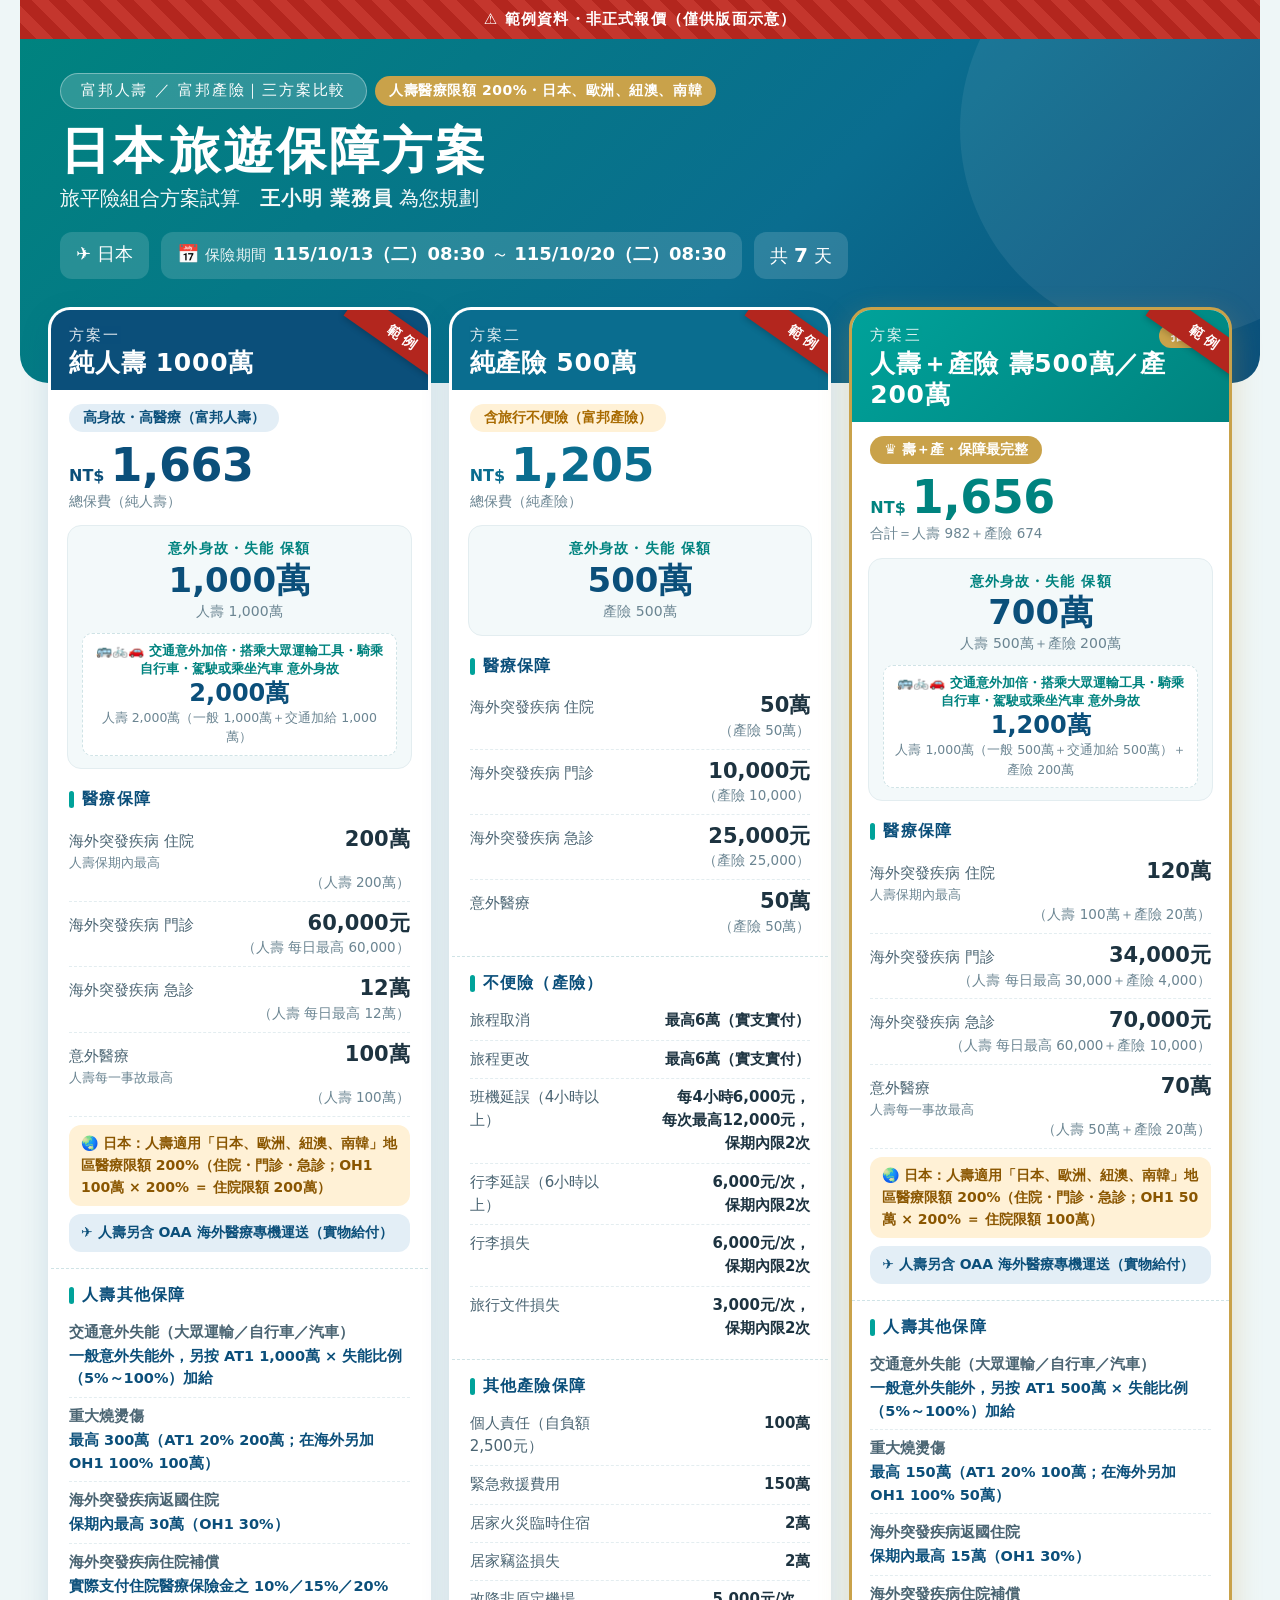
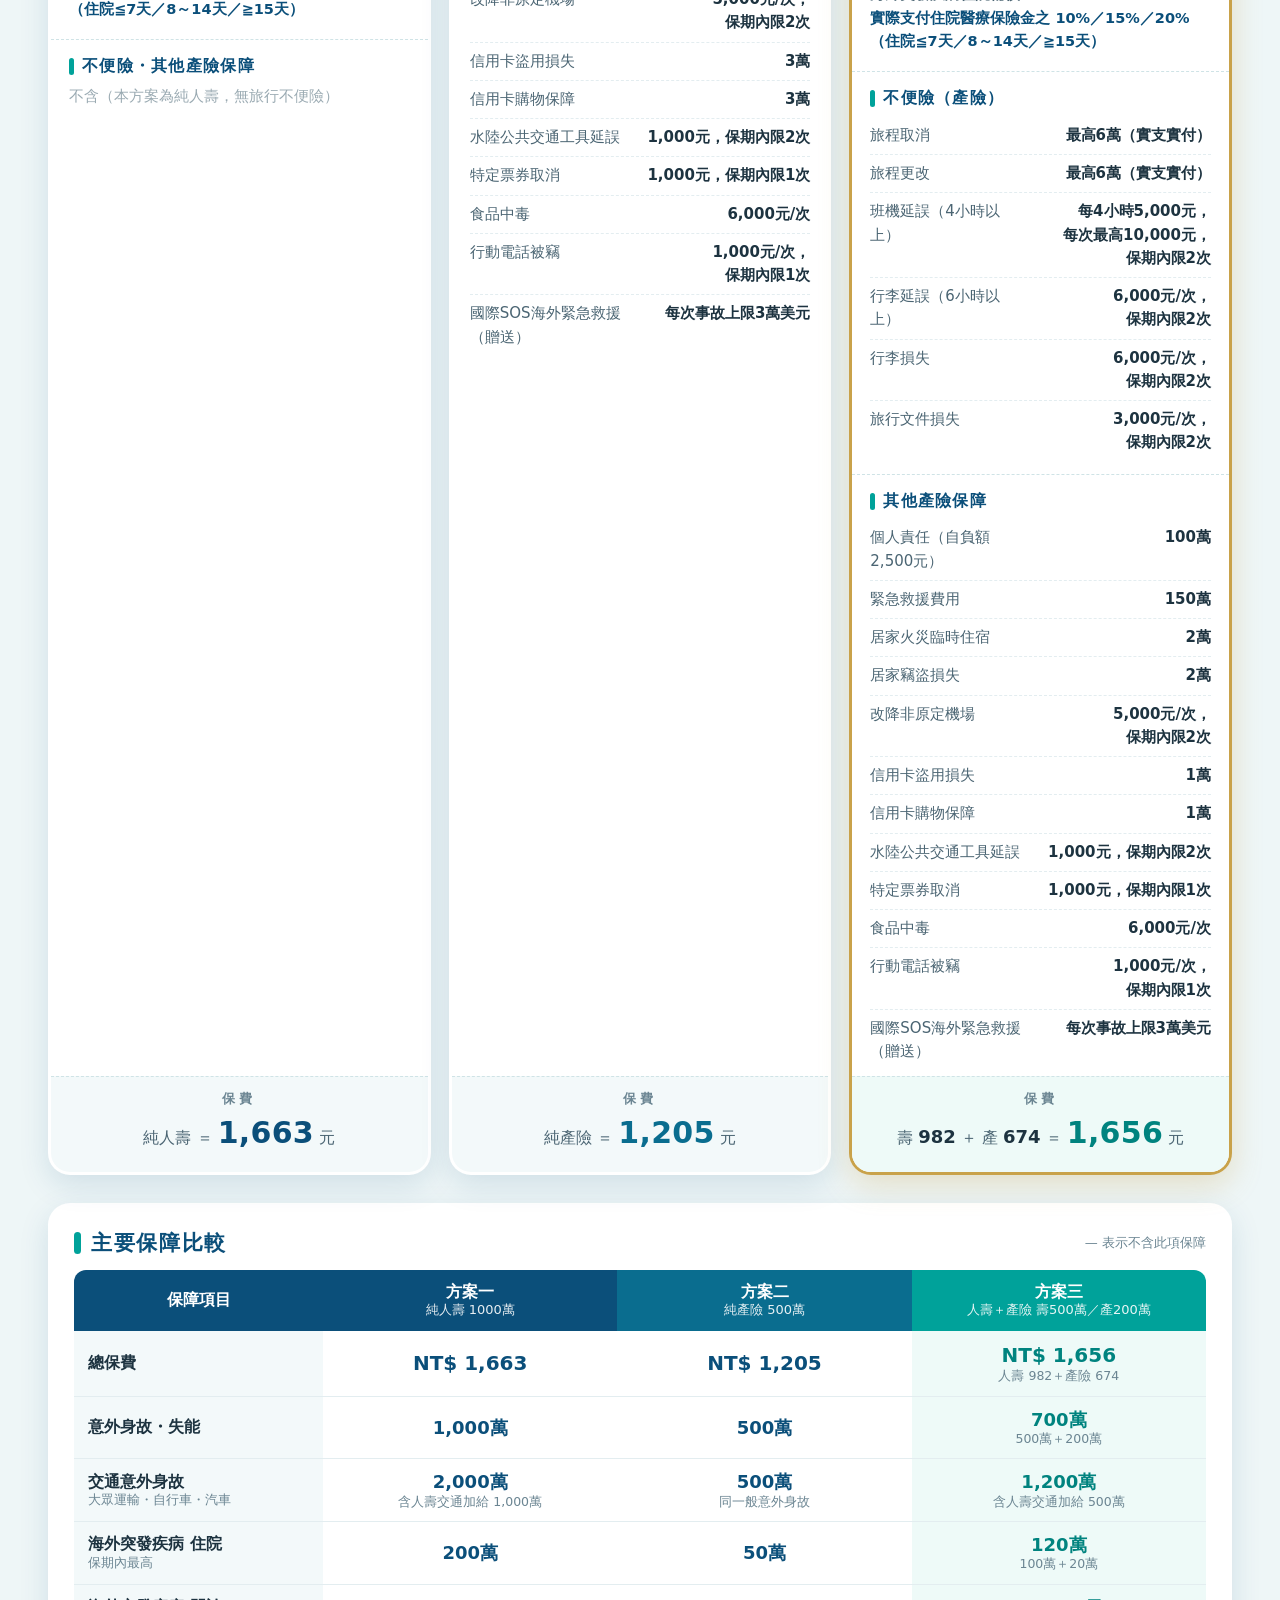
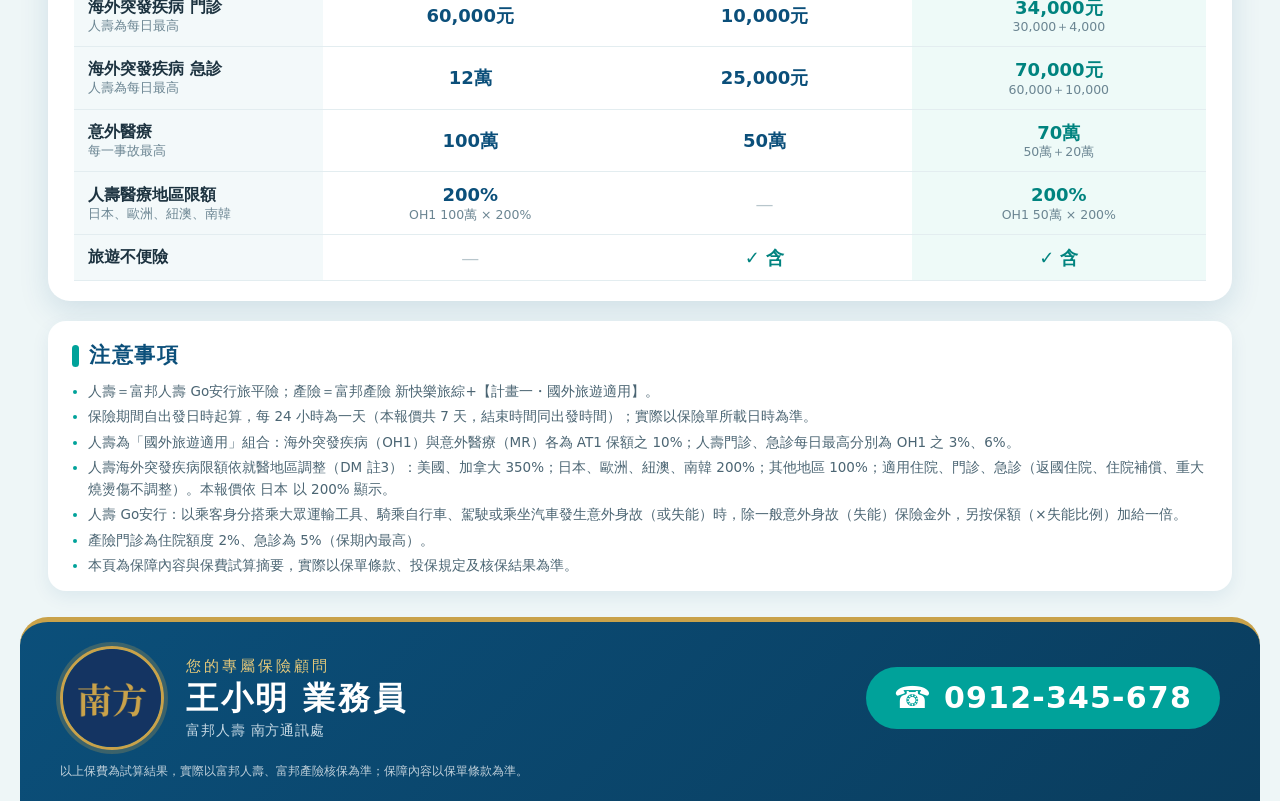
==== index.html @ 86b8bc01 "Add the Nanfang travel-quote static site at the repository root. Includes editor.html, index.html, c" ====
<!doctype html>
<html lang="zh-Hant-TW">
<head>
<meta charset="utf-8">
<meta name="viewport" content="width=device-width, initial-scale=1, viewport-fit=cover">
<meta name="robots" content="noindex, nofollow">
<meta http-equiv="Cache-Control" content="no-cache, no-store, must-revalidate">
<meta http-equiv="Pragma" content="no-cache">
<meta http-equiv="Expires" content="0">
<meta name="format-detection" content="telephone=no">
<meta name="theme-color" content="#0a6d8f">
<title>旅平險 三方案報價｜富邦人壽 南方通訊處</title>
<link rel="icon" type="image/png" href="img/favicon.png?v=20261007fr9">
<link rel="apple-touch-icon" href="img/apple-touch-icon.png?v=20261007fr9">
<link rel="stylesheet" href="css/style.css?v=20261007fr9">
</head>
<body>
<div id="app" class="app" aria-live="polite">
  <div class="loading">報價載入中…</div>
</div>
<noscript><p class="noscript">請開啟 JavaScript 以檢視報價內容。</p></noscript>
<script src="js/vendor/pako.min.js?v=20261007fr9"></script>
<script src="js/common.js?v=20261007fr9"></script>
<script src="js/sample-data.js?v=20261007fr9"></script>
<script src="js/view.js?v=20261007fr9"></script>
</body>
</html>
---- css/style.css ----
/* 旅平險 三方案報價 — 115/10/06 美編：同原版 DM（青綠→深藍漸層、白色圓角卡、金色推薦框） */
:root {
  --navy: #0b4f7a;        /* DM 深藍（方案一、標題字） */
  --navy-2: #0a6d8f;      /* DM 湖藍（方案二） */
  --navy-3: #0a3d5e;      /* 頁尾漸層深端 */
  --teal: #00a29a;        /* DM 青綠（方案三、強調、電話膠囊） */
  --teal-d: #00837f;
  --gold: #c9a24a;        /* DM 金（推薦框、頁尾金線、logo 金框） */
  --gold-2: #e6c97a;
  --gold-soft: #fff6e2;
  --amber-bg: #fff1d6; --amber: #a86a00;
  --blue-bg: #e3eef6;
  --navy-soft: #e3eef6;
  --tint: #f3f9fa;        /* 表格首欄、身故框 */
  --tint-teal: #eefaf8;   /* 推薦欄底色 */
  --ink: #1d3340;
  --ink-2: #4b6573;
  --muted: #6b8592;
  --line: #e3edf0;
  --dash: #cfe3e6;
  --bg: #eef6f7;
  --card: #ffffff;
  --danger: #b3261e;
  --radius: 22px;
  --shadow: 0 10px 30px rgba(11,79,122,.13);
  --font: "Noto Sans CJK TC", "Noto Sans TC", "PingFang TC", "Heiti TC", "Microsoft JhengHei", system-ui, sans-serif;
}
* { box-sizing: border-box; }
html { -webkit-text-size-adjust: 100%; text-size-adjust: 100%; }
body {
  margin: 0; background: var(--bg); color: var(--ink);
  font-family: var(--font); font-size: 17px; line-height: 1.55;
  -webkit-font-smoothing: antialiased;
}
.app { max-width: 1240px; margin: 0 auto; padding-bottom: env(safe-area-inset-bottom); background: var(--bg); }
.loading, .noscript { padding: 48px 20px; text-align: center; color: var(--muted); }

/* 範例標示 */
.sample-banner {
  position: sticky; top: 0; z-index: 20;
  background: repeating-linear-gradient(45deg, #b3261e, #b3261e 12px, #c4362d 12px, #c4362d 24px);
  color: #fff; text-align: center; font-weight: 700; letter-spacing: .08em;
  padding: 8px 12px; font-size: 15px;
}
.card-sample {
  position: absolute; top: 14px; right: -38px; transform: rotate(35deg);
  background: var(--danger); color: #fff; font-weight: 800; font-size: 14px; letter-spacing: .3em;
  padding: 4px 44px; z-index: 2; box-shadow: 0 2px 6px rgba(0,0,0,.2);
}

/* ===== 頁首（DM hero：漸層＋右上圓形光暈＋標籤膠囊＋大標＋行程膠囊） ===== */
.hero {
  background: linear-gradient(135deg, var(--teal-d) 0%, var(--navy-2) 60%, var(--navy) 100%);
  color: #fff; padding: 22px 20px 26px; position: relative; overflow: hidden;
}
.hero::after {
  content: ""; position: absolute; right: -90px; top: -90px; width: 260px; height: 260px;
  border-radius: 50%; background: rgba(255,255,255,.07); pointer-events: none;
}
.hero > * { position: relative; z-index: 1; }
.hero-tags { display: flex; flex-wrap: wrap; gap: 6px 8px; align-items: center; }
.hero-tag {
  display: inline-block; background: rgba(255,255,255,.18); border: 1px solid rgba(255,255,255,.35);
  border-radius: 40px; padding: 3px 14px; font-size: 13.5px; letter-spacing: .12em;
}
.hero-badge, .hero-schengen {
  display: inline-block; padding: 3px 12px; border-radius: 40px; font-size: 12.5px; font-weight: 700;
  background: #fff; color: var(--navy); letter-spacing: .04em;
}
.hero-badge.gold, .hero-region { background: var(--gold); color: #fff; }
.hero-title {
  margin: 10px 0 2px; font-size: 34px; line-height: 1.2; font-weight: 700; letter-spacing: .06em;
  display: flex; flex-wrap: wrap; gap: 0 4px; align-items: baseline;
}
.hero-title .ttl { white-space: nowrap; }
.hero-sub { font-size: 16px; opacity: .95; }
.hero-sub b { font-weight: 700; letter-spacing: .04em; }
.hero-trip { display: flex; flex-wrap: wrap; gap: 8px; margin-top: 14px; font-size: 15px; }
.hero-trip span { background: rgba(255,255,255,.14); border-radius: 10px; padding: 5px 12px; }
.hero-trip b { font-weight: 700; font-size: 1.12em; }

/* 方案導覽（手機） */
.plan-nav {
  position: sticky; top: 0; z-index: 10; display: flex; gap: 8px; padding: 10px 14px;
  background: rgba(238,246,247,.95); backdrop-filter: blur(6px); -webkit-backdrop-filter: blur(6px);
  border-bottom: 1px solid var(--dash); overflow-x: auto;
}
.sample-banner ~ .plan-nav { top: 39px; }
.plan-nav a {
  flex: 1 0 auto; text-align: center; text-decoration: none; color: #fff; white-space: nowrap;
  background: var(--navy); border-radius: 999px; padding: 6px 14px; font-weight: 700; font-size: 15px;
}
.plan-nav a.pc2 { background: var(--navy-2); }
.plan-nav a.pc3 { background: linear-gradient(135deg, var(--teal), var(--teal-d)); }
.plan-nav a.nav-cmp { background: #fff; color: var(--navy); border: 1px solid var(--dash); flex-grow: 0; }
.plan-nav a:active { filter: brightness(.9); }

/* ===== 方案卡片（DM opt） ===== */
.plans { display: grid; grid-template-columns: 1fr; gap: 18px; padding: 16px 14px 8px; }
.plan-card {
  position: relative; overflow: hidden; background: var(--card); border-radius: var(--radius);
  border: 3px solid transparent; box-shadow: var(--shadow);
  display: flex; flex-direction: column; scroll-margin-top: 64px;
  --pc: var(--navy); --pc-bg: var(--blue-bg);
}
.plan-card.pc2 { --pc: var(--navy-2); --pc-bg: var(--amber-bg); }
.plan-card.pc3 { --pc: var(--teal-d); --pc-bg: #dff4f1; }
.plan-card.is-reco { border-color: var(--gold); box-shadow: 0 10px 30px rgba(201,162,74,.28); }
.plan-head { background: var(--pc); color: #fff; padding: 14px 18px 12px; }
.plan-card.pc3 .plan-head { background: linear-gradient(135deg, var(--teal), var(--teal-d)); }
.plan-title { display: flex; align-items: center; gap: 10px; }
.plan-no { font-size: 15px; opacity: .88; letter-spacing: .14em; }
.plan-nm { font-size: 25px; font-weight: 700; line-height: 1.25; letter-spacing: .03em; }
.plan-title:only-child .plan-no { font-size: 24px; font-weight: 700; opacity: 1; }
.reco-badge { margin-left: auto; background: var(--gold); color: #fff; font-size: 13px; font-weight: 700; padding: 2px 12px; border-radius: 999px; letter-spacing: .08em; }
.plan-tagline {
  align-self: flex-start; margin: 14px 18px 0; padding: 3px 14px; border-radius: 30px;
  font-size: 14px; font-weight: 700; background: var(--blue-bg); color: var(--navy);
}
.plan-card.pc2 .plan-tagline { background: var(--amber-bg); color: var(--amber); }
.plan-card.pc3 .plan-tagline { background: #dff4f1; color: var(--teal-d); }
.plan-card.is-reco .plan-tagline { background: var(--gold); color: #fff; }

/* 大字保費（DM price） */
.price-box { margin: 8px 18px 2px; }
.price { color: var(--pc); font-weight: 700; display: flex; align-items: baseline; gap: 6px; }
.price .c { font-size: 16px; }
.price .n { font-size: 46px; line-height: 1.1; letter-spacing: -.5px; }
.price.miss { font-size: 20px; color: var(--amber); padding: 6px 0; }
.price-sub { font-size: 13.5px; color: var(--muted); }

/* 身故框 */
.death-box { margin: 12px 16px 4px; padding: 12px 14px; border-radius: 14px; background: var(--tint); border: 1px solid var(--line); text-align: center; }
.death-label { color: var(--teal-d); font-size: 14px; font-weight: 700; letter-spacing: .08em; }
.death-val { font-size: 34px; font-weight: 700; color: var(--navy); line-height: 1.2; }
.death-br { color: var(--muted); font-size: 14px; }
.death-box.child .death-val { font-size: 28px; }

.transport-box { margin-top: 10px; padding: 8px 10px; border-radius: 10px; background: #fff; border: 1px dashed var(--dash); }
.tr-label { font-size: 13px; color: var(--teal-d); font-weight: 700; line-height: 1.4; }
.tr-val { font-size: 24px; font-weight: 700; color: var(--navy); line-height: 1.25; }
.tr-br { font-size: 12.5px; color: var(--muted); }

/* 區塊標題（DM sec-title：青綠圓角直條） */
.sec-title {
  margin: 0 0 6px; font-size: 16px; font-weight: 700; color: var(--navy); letter-spacing: .08em;
  display: flex; align-items: center; gap: 8px;
}
.sec-title::before { content: ""; flex: none; width: 5px; height: 17px; border-radius: 3px; background: var(--teal); }
.sec-title.big { font-size: 21px; gap: 10px; }
.sec-title.big::before { width: 7px; height: 22px; border-radius: 4px; }
.sec-title small { margin-left: auto; font-size: 13px; color: var(--muted); font-weight: 400; letter-spacing: 0; }

.cov, .inconv, .others, .life-extra { padding: 14px 18px 6px; }
.inconv, .others, .life-extra { border-top: 1px dashed var(--dash); margin-top: 6px; }

.cov-row { display: grid; grid-template-columns: 1fr auto; align-items: baseline; column-gap: 10px; padding: 8px 0; border-bottom: 1px dashed var(--line); }
.cov-row:last-of-type { border-bottom: 0; }
.cov-label { font-size: 15.5px; color: var(--ink-2); font-weight: 500; }
.cov-sub { display: block; font-size: 12.5px; color: var(--muted); font-weight: 400; }
.cov-val { text-align: right; white-space: nowrap; }
.cov-val strong { font-size: 21px; color: var(--ink); line-height: 1.25; }
.cov-br { grid-column: 1 / -1; text-align: right; font-size: 13.5px; color: var(--muted); }
.oaa-chip { margin: 8px 0 4px; padding: 8px 12px; border-radius: 12px; background: var(--blue-bg); color: var(--navy); font-size: 14px; font-weight: 600; }
.region-chip { margin: 8px 0 4px; padding: 8px 12px; border-radius: 12px; background: var(--amber-bg); color: #8a5600; font-size: 14px; font-weight: 600; }

.items { list-style: none; margin: 0; padding: 0; }
.items li { display: flex; justify-content: space-between; align-items: baseline; gap: 12px; padding: 7px 0; border-bottom: 1px dashed var(--line); }
.items li:last-child { border-bottom: 0; }
.it-name { font-size: 15.5px; color: var(--ink-2); flex: 0 1 46%; }
.it-amt { font-size: 15.5px; font-weight: 700; color: var(--ink); text-align: right; flex: 1 1 54%; }
.it-amt .nw { white-space: nowrap; }
.empty { color: #9aaab2; font-size: 15px; margin: 4px 0; }

.extra-list { list-style: none; margin: 0; padding: 0; }
.extra-list li { padding: 7px 0; border-bottom: 1px dashed var(--line); display: flex; flex-direction: column; gap: 1px; }
.extra-list li:last-child { border-bottom: 0; }
.extra-list b { font-size: 15px; color: var(--ink-2); font-weight: 600; }
.extra-list span { font-size: 14.5px; color: var(--navy); font-weight: 700; }

/* 卡片底部保費算式 */
.premium { margin-top: auto; padding: 12px 18px 16px; background: var(--tint); border-top: 1px dashed var(--dash); text-align: center; }
.plan-card.is-reco .premium { background: var(--tint-teal); }
.prem-label { font-size: 13px; color: var(--muted); font-weight: 700; letter-spacing: .3em; }
.prem-formula { font-size: 16px; color: var(--ink-2); }
.prem-formula b { font-size: 18px; color: var(--ink); }
.prem-total { font-size: 30px; font-weight: 700; color: var(--pc, var(--navy)); letter-spacing: .01em; }

/* ===== 主要保障比較（DM 表格） ===== */
.cmp-card { margin: 16px 14px 0; background: #fff; border-radius: var(--radius); box-shadow: var(--shadow); padding: 18px 14px 14px; scroll-margin-top: 64px; }
.cmp-scroll { overflow-x: auto; -webkit-overflow-scrolling: touch; margin-top: 10px; }
table.cmp { width: 100%; min-width: 340px; table-layout: fixed; border-collapse: separate; border-spacing: 0; }
.cmp th { font-size: 14px; color: #fff; padding: 9px 4px; font-weight: 700; line-height: 1.3; background: var(--navy); }
.cmp th.k { width: 28%; border-top-left-radius: 12px; }
.cmp th.pc2 { background: var(--navy-2); }
.cmp th.pc3 { background: var(--teal); }
.cmp th:last-child { border-top-right-radius: 12px; }
.cmp th small { display: block; font-size: 11.5px; font-weight: 400; opacity: .9; }
.cmp td { text-align: center; padding: 9px 4px; font-size: 15px; font-weight: 700; color: var(--navy); border-bottom: 1px solid var(--line); line-height: 1.3; word-break: break-word; }
.cmp td.k { text-align: left; padding-left: 10px; font-size: 14px; color: var(--ink); background: var(--tint); }
.cmp td.reco { background: var(--tint-teal); color: var(--teal-d); }
.cmp td small { display: block; font-size: 11px; font-weight: 400; color: var(--muted); }
.cmp td.na { color: #b8c6cc; font-weight: 400; }
.cmp td.yes { color: var(--teal-d); }
.cmp td.miss { font-size: 12.5px; color: var(--amber); }
.cmp td.txt { font-size: 12.5px; }
.cmp tr.prem td:not(.k) { font-size: 16.5px; }
.cmp-more { margin: 8px 0 0; font-size: 12.5px; color: var(--muted); text-align: right; }

/* 注意事項 */
.notes-wrap { margin: 16px 14px 0; background: #fff; border-radius: 18px; padding: 16px 16px 10px; box-shadow: 0 6px 18px rgba(11,79,122,.08); }
.notes { margin: 8px 0 0; padding-left: 1.2em; color: var(--ink-2); font-size: 13.5px; line-height: 1.65; }
.notes li { margin: 3px 0; }
.notes li::marker { color: var(--teal); }

/* ===== 頁尾簽名（DM foot：深藍漸層＋金線＋金框圓 logo＋青綠電話膠囊） ===== */
.site-footer {
  margin: 22px 0 0; padding: 20px 18px 18px;
  background: linear-gradient(135deg, var(--navy), var(--navy-3)); color: #fff; border-top: 5px solid var(--gold);
}
.sig-wrap { display: flex; align-items: center; flex-wrap: wrap; gap: 12px 16px; }
.sig-logo {
  width: 76px; height: 76px; border-radius: 50%; object-fit: cover; flex: none;
  border: 3px solid var(--gold); box-shadow: 0 0 0 4px rgba(201,162,74,.25);
}
.sig-text { min-width: 0; flex: 1 1 160px; }
.sig-kicker { font-size: 13px; color: var(--gold-2); letter-spacing: .2em; }
.sig-name { font-size: 24px; font-weight: 700; letter-spacing: .08em; line-height: 1.3; }
.sig-unit { font-size: 13px; color: #c9dbe6; letter-spacing: .06em; }
.sig-phone {
  display: inline-flex; align-items: center; justify-content: center; gap: 6px; flex: 1 1 100%;
  padding: 8px 22px; border-radius: 40px; background: var(--teal); color: #fff;
  font-weight: 700; font-size: 22px; text-decoration: none; letter-spacing: .04em;
}
.sig-disc { margin-top: 12px; font-size: 12px; opacity: .75; }

.error-box { margin: 40px 16px; padding: 24px; background: #fff; border-radius: var(--radius); border: 1px solid #f1c9c6; text-align: center; }
.error-box h2 { color: var(--danger); margin-top: 0; }

/* 舊版類別（保留相容） */
.brand-bar { display: none; }

/* ===== 平板／桌機：三欄並排，卡片疊在頁首漸層上（同 DM） ===== */
@media (min-width: 760px) {
  .hero { padding: 34px 40px 104px; border-radius: 0 0 28px 28px; }
  .hero::after { right: -120px; top: -120px; width: 420px; height: 420px; }
  .hero-tag { font-size: 15px; padding: 5px 20px; }
  .hero-badge, .hero-schengen { font-size: 14px; padding: 4px 14px; }
  .hero-title { font-size: 50px; margin-top: 12px; }
  .hero-sub { font-size: 20px; }
  .hero-trip { font-size: 18px; gap: 12px; margin-top: 18px; }
  .hero-trip span { padding: 8px 16px; border-radius: 12px; }
  .plan-nav { display: none; }
  .plans { grid-template-columns: repeat(auto-fit, minmax(300px, 1fr)); gap: 18px; padding: 0 28px 8px; margin-top: -76px; position: relative; z-index: 2; }
  .cmp-card { margin: 20px 28px 0; padding: 24px 26px 20px; }
  .cmp th { font-size: 16px; padding: 12px 6px; }
  .cmp th small { font-size: 13px; }
  .cmp td { font-size: 18px; padding: 11px 6px; }
  .cmp td.k { font-size: 16px; padding-left: 14px; }
  .cmp td small { font-size: 12.5px; }
  .cmp td.txt, .cmp td.miss { font-size: 14px; }
  .cmp tr.prem td:not(.k) { font-size: 20px; }
  .cmp th.k { width: 22%; }
  .notes-wrap { margin: 20px 28px 0; padding: 18px 24px 12px; }
  .site-footer { margin-top: 26px; padding: 24px 40px 20px; border-radius: 28px 28px 0 0; }
  .sig-wrap { flex-wrap: nowrap; gap: 22px; }
  .sig-logo { width: 104px; height: 104px; }
  .sig-name { font-size: 32px; }
  .sig-kicker { font-size: 15px; }
  .sig-unit { font-size: 14px; }
  .sig-phone { flex: none; margin-left: auto; font-size: 30px; padding: 8px 28px; }
}
@media (min-width: 1100px) {
  .plans { grid-template-columns: repeat(3, 1fr); }
  .it-name, .it-amt { font-size: 15px; }
  .cov-label { font-size: 15px; }
}
@media print {
  body { background: #fff; }
  .plan-nav, .sample-banner { position: static; }
  .plan-card { break-inside: avoid; box-shadow: none; }
}

/* 手機微調 */
.hero-sub .nw { white-space: nowrap; }
@media (max-width: 759px) {
  .plan-nav .nav-nm { display: none; }
  .plan-nav a { padding: 6px 10px; }
  .hero-trip { font-size: 14px; gap: 6px; }
  .hero-trip span { padding: 4px 10px; }
  .cmp td { padding: 8px 2px; }
  .cmp tr.prem td:not(.k) { font-size: 14.5px; white-space: nowrap; }
}
.pv-frame:not(.full) .plan-nav .nav-nm { display: none; }
.pv-frame:not(.full) .plan-nav a { padding: 6px 10px; }
.cmp tr.prem td.miss { font-size: 12.5px; white-space: normal; }
@media (min-width: 760px) { .cmp tr.prem td.miss { font-size: 14px; } }

/* fr3：三方案同類型 → 手機導覽列顯示保額檔次（桌機已含於名稱） */
.plan-nav .nav-tier { display: none; font-size: 13px; font-weight: 700; }
@media (max-width: 759px) { .plan-nav .nav-tier { display: inline; } }
.pv-frame:not(.full) .plan-nav .nav-tier { display: inline; }

/* fr6：保險期間（起訖日時）— 起訖各自不換行 */
.hero-trip .pd-lbl, .sum-trip .pd-lbl { font-size: .82em; opacity: .9; letter-spacing: .04em; }
.hero-trip .pd-t, .sum-trip .pd-t { font-style: normal; font-weight: 700; white-space: nowrap; }
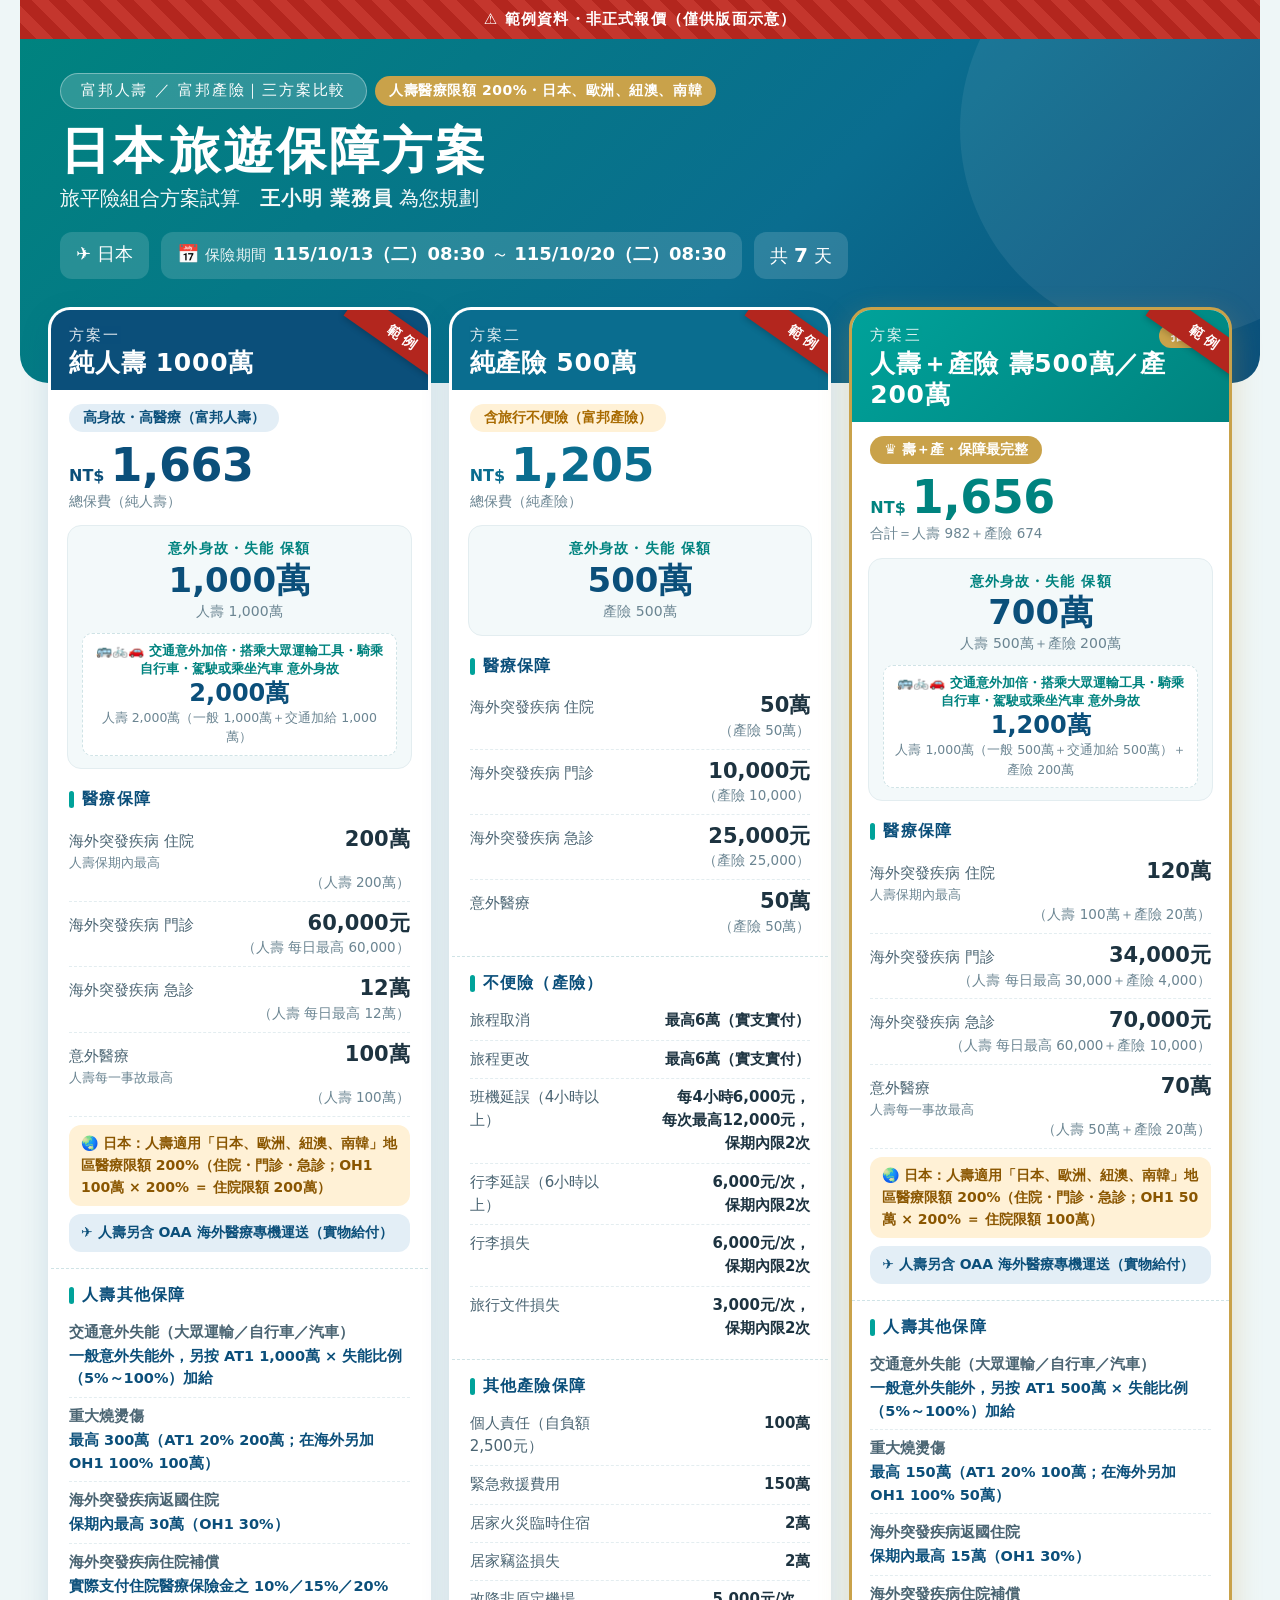
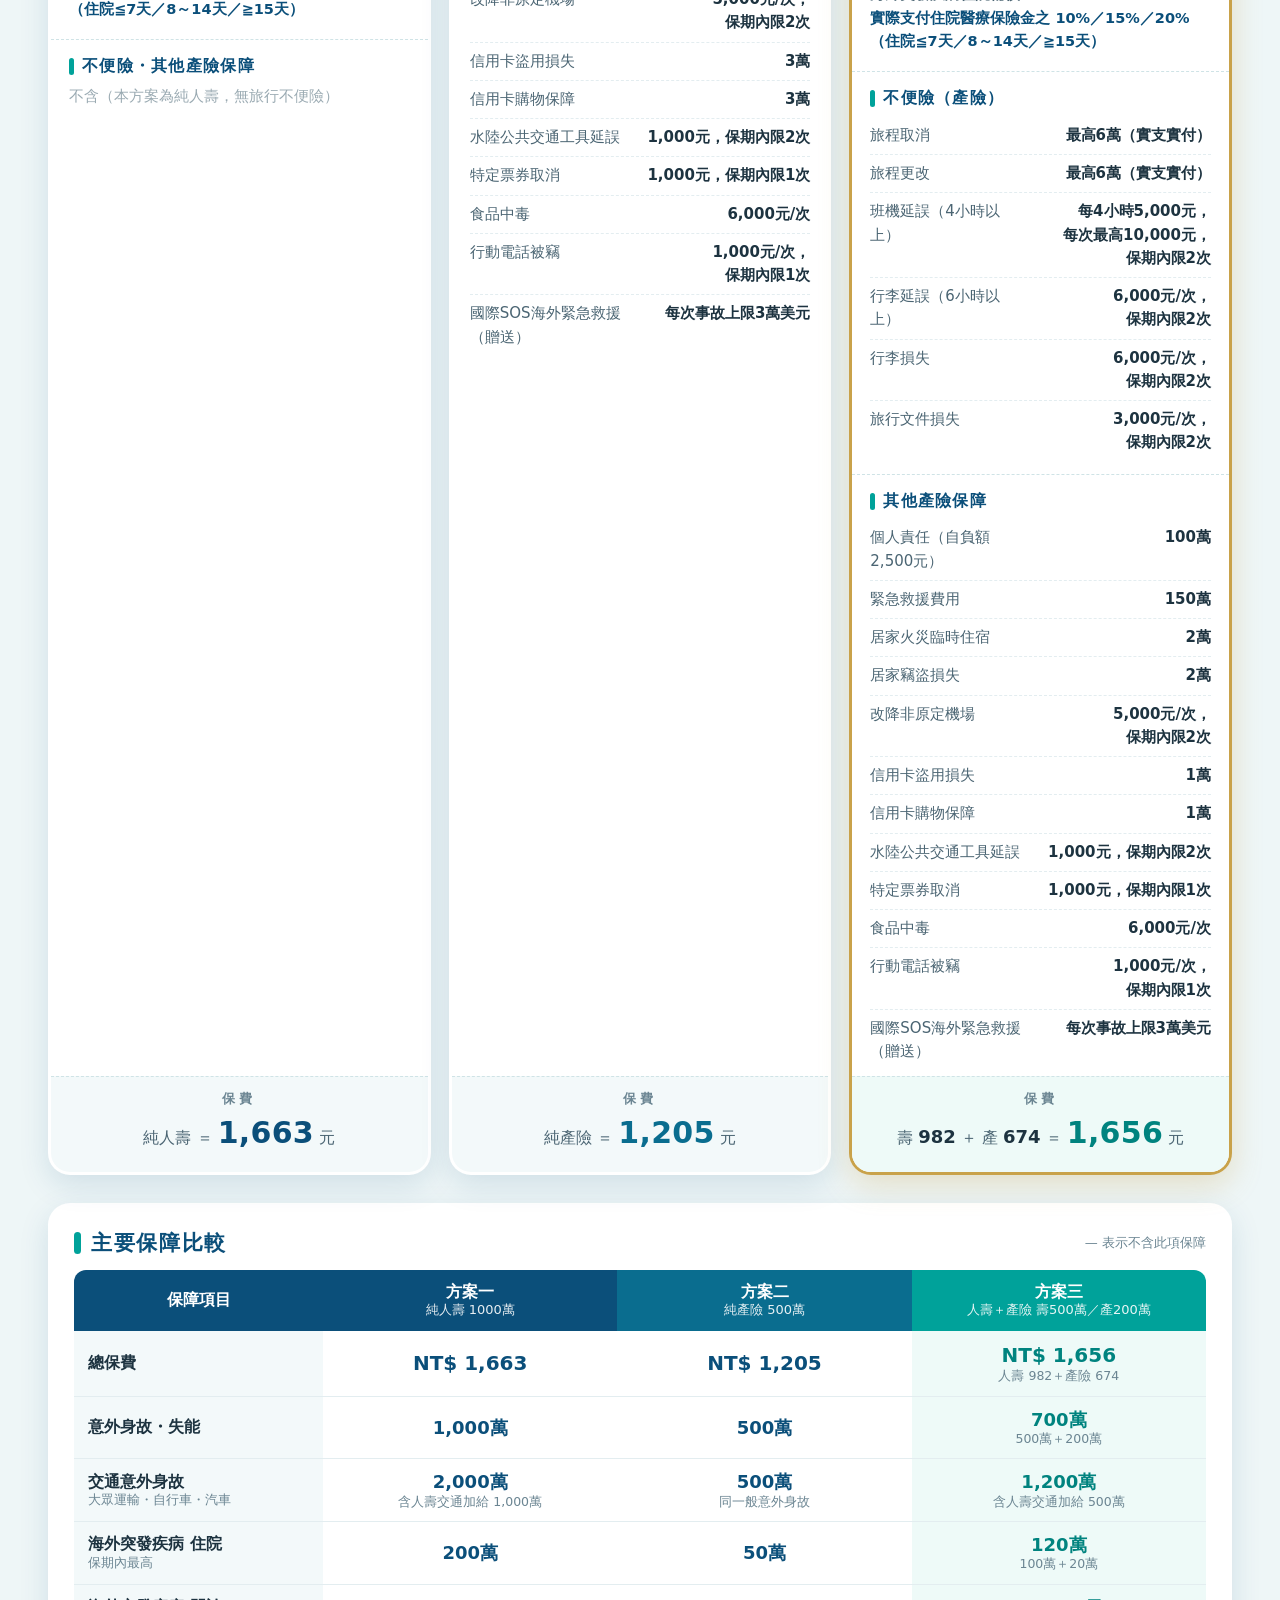
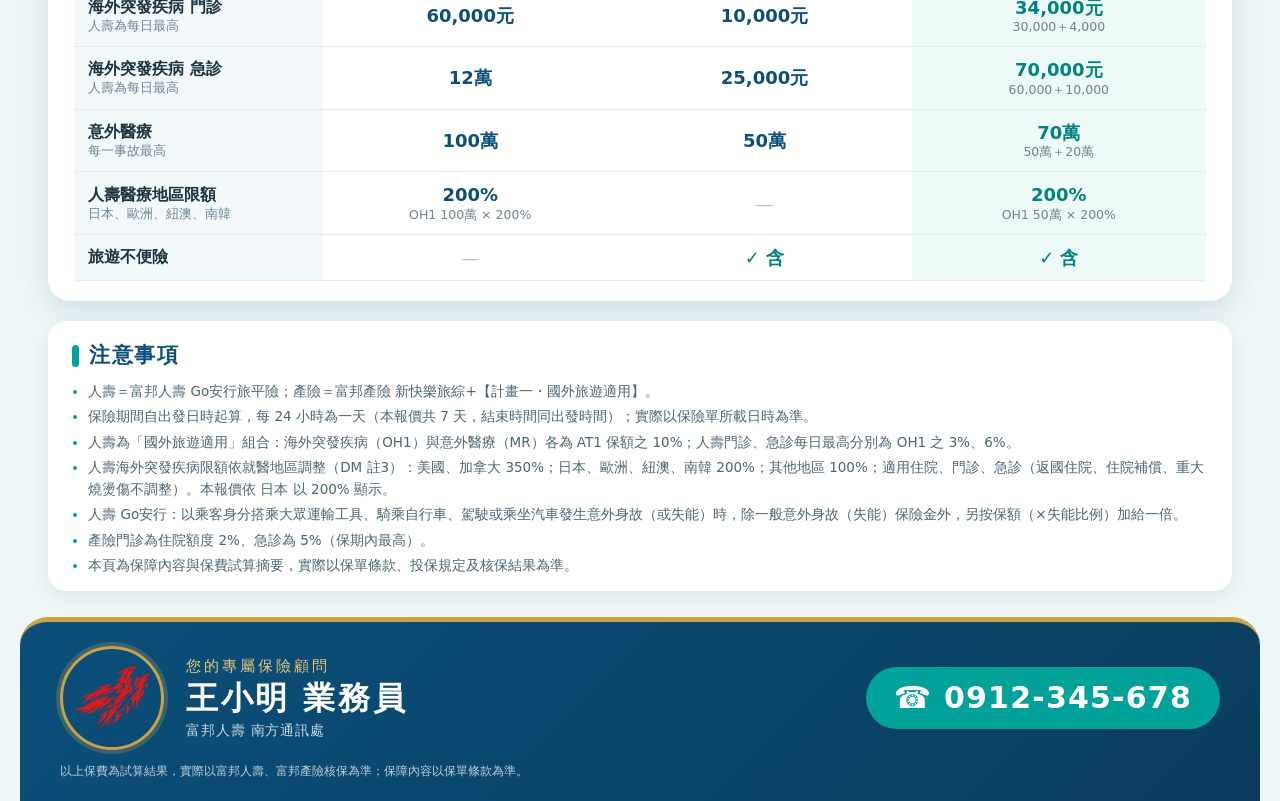
==== commit d4cfd674: "Use official Nanfang logo (fr10) Co-authored-by: toperic1836 <toperic1836@users.noreply.github.com>" ====
--- a/index.html
+++ b/index.html
@@ -10,18 +10,18 @@
 <meta name="format-detection" content="telephone=no">
 <meta name="theme-color" content="#0a6d8f">
 <title>旅平險 三方案報價｜富邦人壽 南方通訊處</title>
-<link rel="icon" type="image/png" href="img/favicon.png?v=20261007fr9">
-<link rel="apple-touch-icon" href="img/apple-touch-icon.png?v=20261007fr9">
-<link rel="stylesheet" href="css/style.css?v=20261007fr9">
+<link rel="icon" type="image/png" href="img/favicon.png?v=20261007fr10">
+<link rel="apple-touch-icon" href="img/apple-touch-icon.png?v=20261007fr10">
+<link rel="stylesheet" href="css/style.css?v=20261007fr10">
 </head>
 <body>
 <div id="app" class="app" aria-live="polite">
   <div class="loading">報價載入中…</div>
 </div>
 <noscript><p class="noscript">請開啟 JavaScript 以檢視報價內容。</p></noscript>
-<script src="js/vendor/pako.min.js?v=20261007fr9"></script>
-<script src="js/common.js?v=20261007fr9"></script>
-<script src="js/sample-data.js?v=20261007fr9"></script>
-<script src="js/view.js?v=20261007fr9"></script>
+<script src="js/vendor/pako.min.js?v=20261007fr10"></script>
+<script src="js/common.js?v=20261007fr10"></script>
+<script src="js/sample-data.js?v=20261007fr10"></script>
+<script src="js/view.js?v=20261007fr10"></script>
 </body>
 </html>
